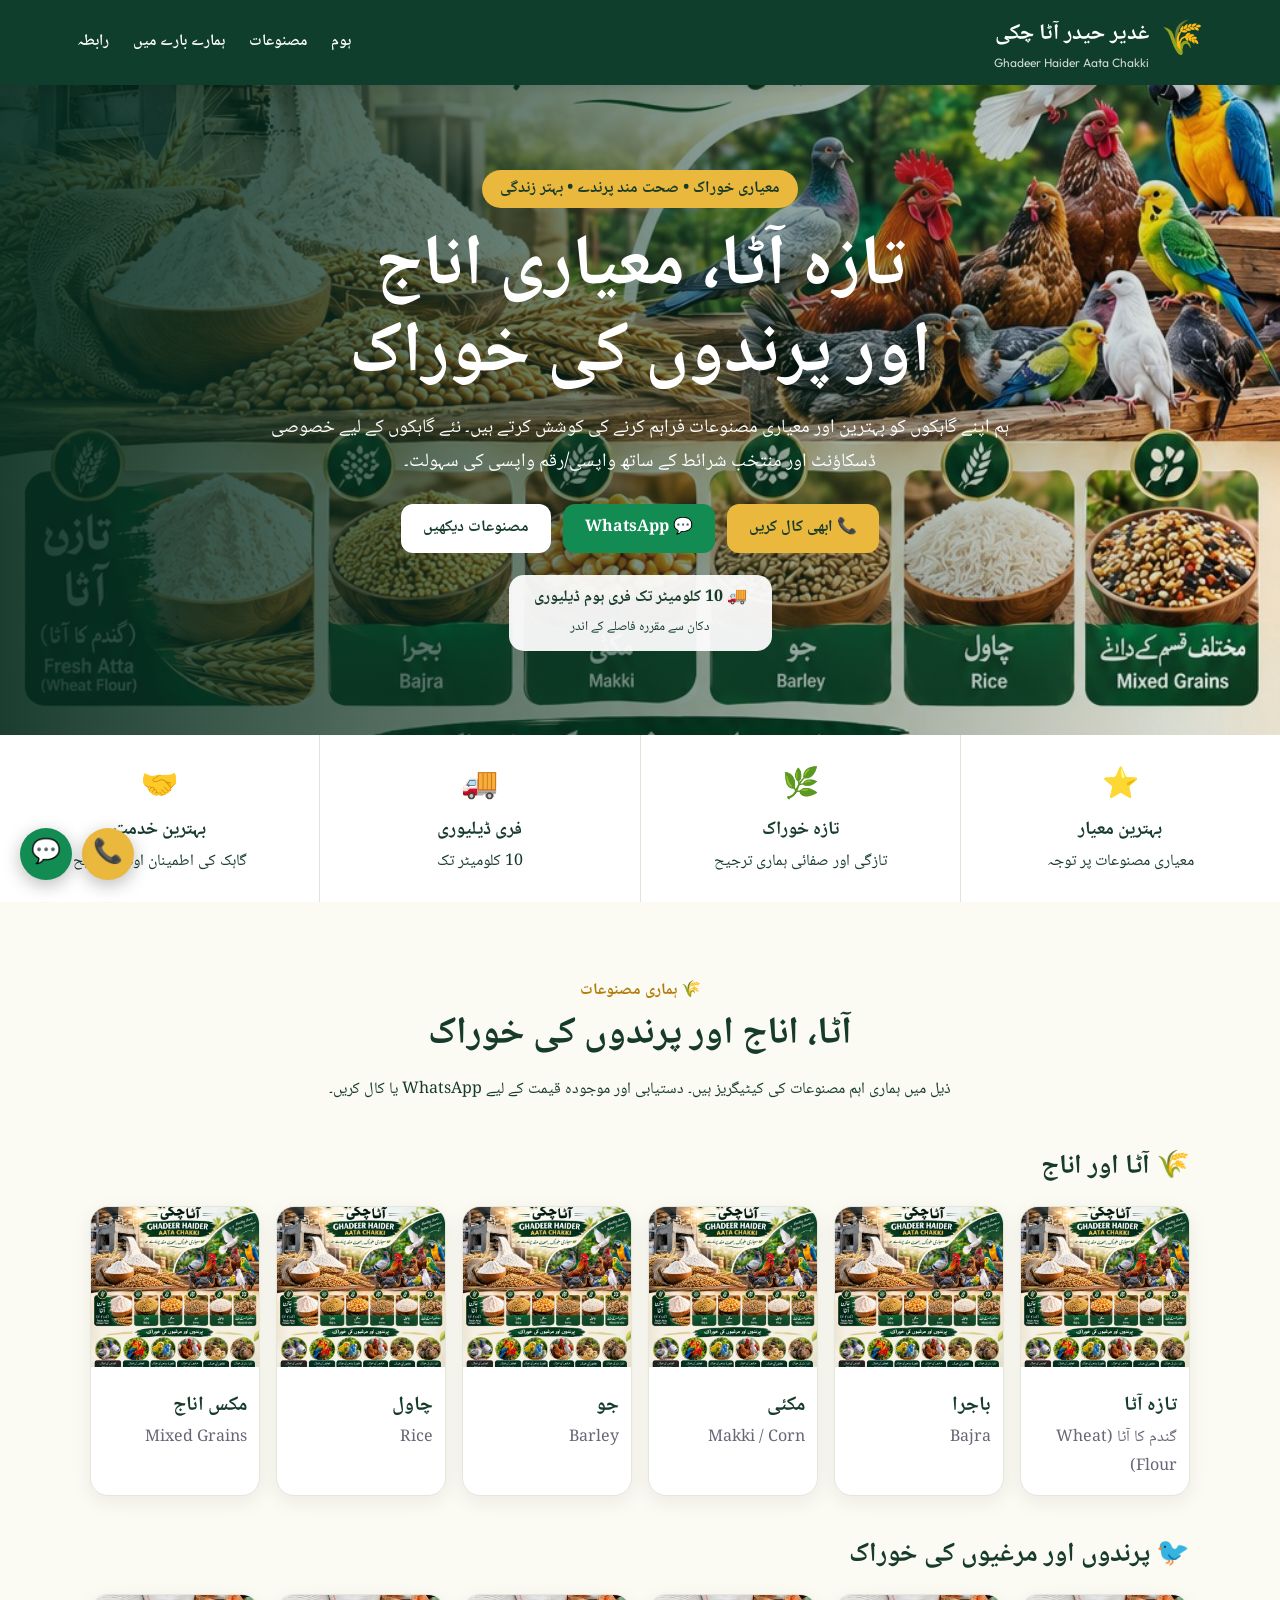
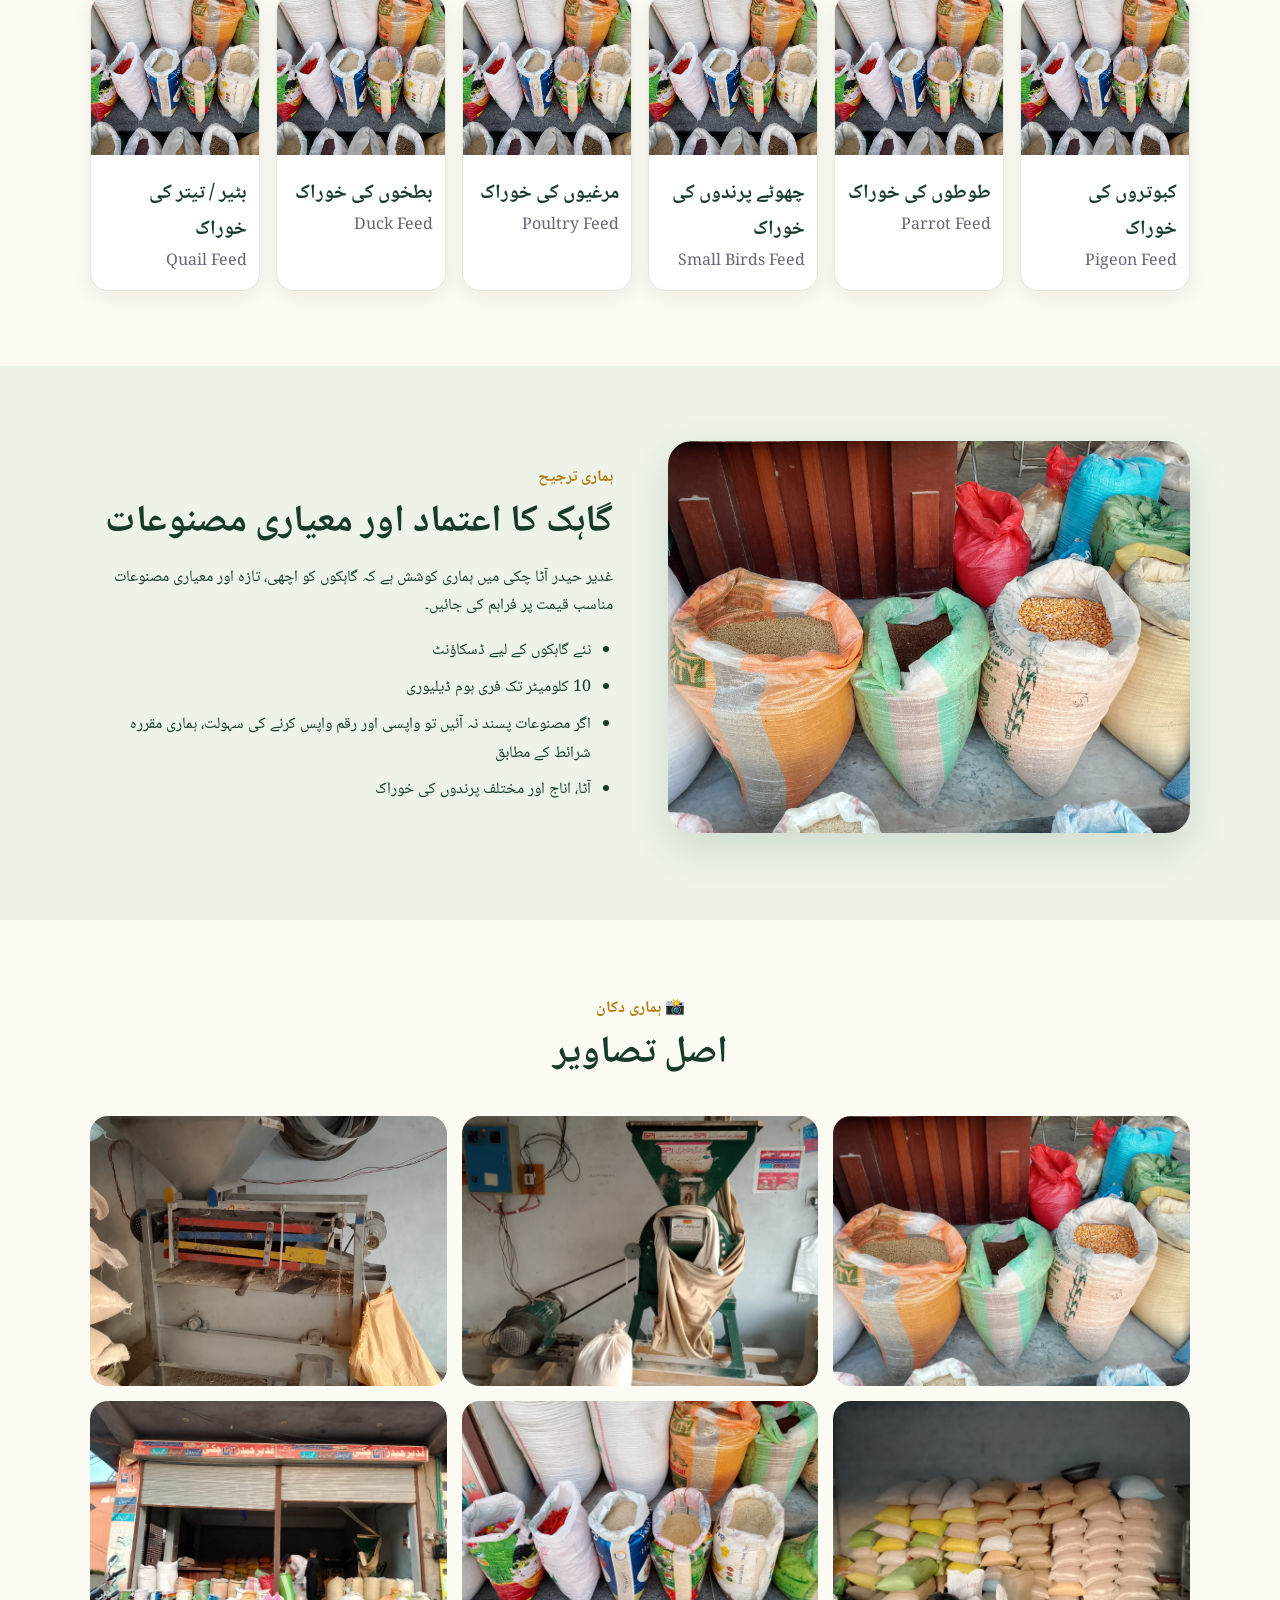
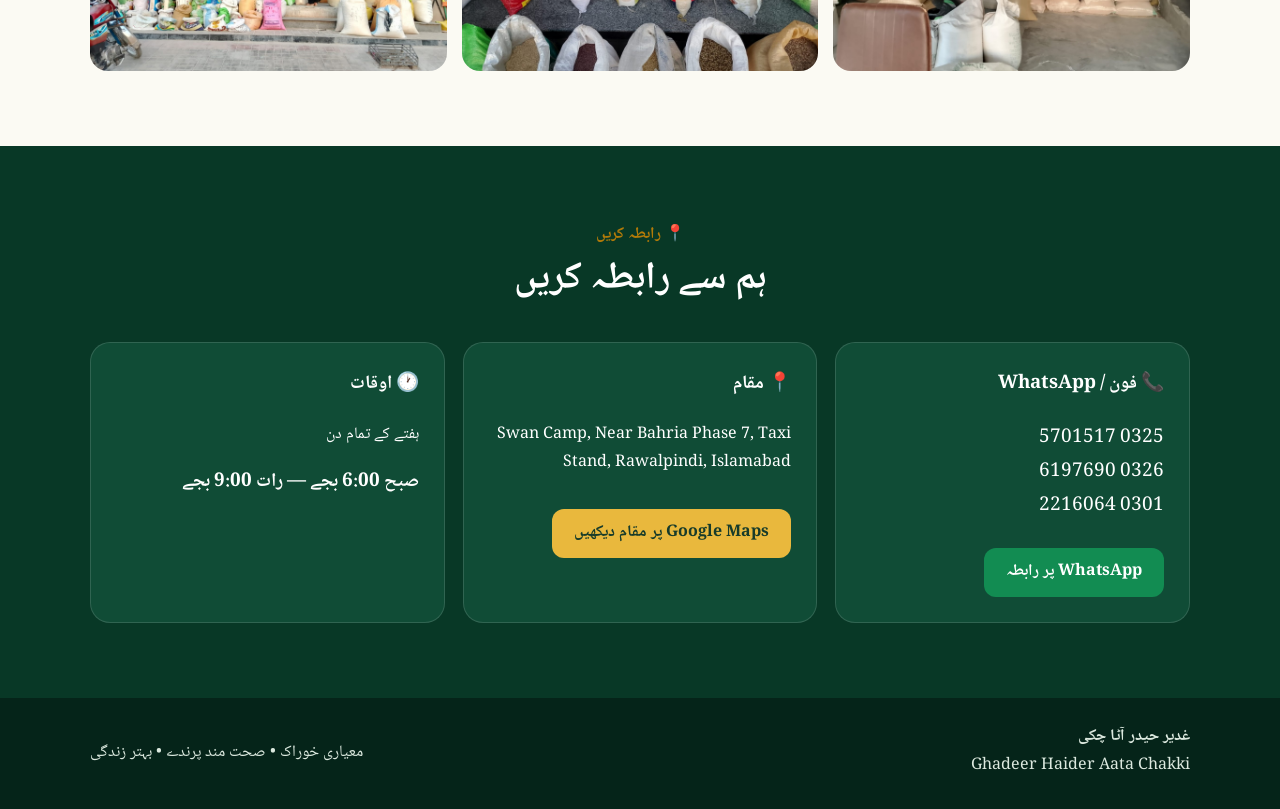
==== index.html @ 540a2135 "Add files via upload" ====
<!DOCTYPE html>
<html lang="ur" dir="rtl">
<head>
<meta charset="UTF-8">
<meta name="viewport" content="width=device-width, initial-scale=1.0">
<title>غدیر حیدر آٹا چکی | Ghadeer Haider Aata Chakki</title>
<meta name="description" content="غدیر حیدر آٹا چکی، Swan Camp near Bahria Phase 7, Rawalpindi. تازہ آٹا، اناج اور پرندوں کی خوراک۔ 10 کلومیٹر تک فری ہوم ڈیلیوری۔">
<link rel="stylesheet" href="style.css">
</head>
<body>

<header class="topbar">
  <div class="brand">
    <div class="brand-mark">🌾</div>
    <div>
      <h1>غدیر حیدر آٹا چکی</h1>
      <p>Ghadeer Haider Aata Chakki</p>
    </div>
  </div>
  <nav>
    <a href="#home">ہوم</a>
    <a href="#products">مصنوعات</a>
    <a href="#about">ہمارے بارے میں</a>
    <a href="#contact">رابطہ</a>
  </nav>
</header>

<main>
<section id="home" class="hero">
  <div class="hero-overlay">
    <span class="pill">معیاری خوراک • صحت مند پرندے • بہتر زندگی</span>
    <h2>تازہ آٹا، معیاری اناج<br>اور پرندوں کی خوراک</h2>
    <p>ہم اپنے گاہکوں کو بہترین اور معیاری مصنوعات فراہم کرنے کی کوشش کرتے ہیں۔ نئے گاہکوں کے لیے خصوصی ڈسکاؤنٹ اور منتخب شرائط کے ساتھ واپسی/رقم واپسی کی سہولت۔</p>
    <div class="hero-actions">
      <a class="btn primary" href="tel:03255701517">📞 ابھی کال کریں</a>
      <a class="btn whatsapp" href="https://wa.me/923255701517" target="_blank">💬 WhatsApp</a>
      <a class="btn light" href="#products">مصنوعات دیکھیں</a>
    </div>
    <div class="delivery-box">🚚 <strong>10 کلومیٹر تک فری ہوم ڈیلیوری</strong><br><small>دکان سے مقررہ فاصلے کے اندر</small></div>
  </div>
</section>

<section class="features">
  <div><span>⭐</span><h3>بہترین معیار</h3><p>معیاری مصنوعات پر توجہ</p></div>
  <div><span>🌿</span><h3>تازہ خوراک</h3><p>تازگی اور صفائی ہماری ترجیح</p></div>
  <div><span>🚚</span><h3>فری ڈیلیوری</h3><p>10 کلومیٹر تک</p></div>
  <div><span>🤝</span><h3>بہترین خدمت</h3><p>گاہک کی اطمینان اولین ترجیح</p></div>
</section>

<section id="products" class="section">
  <div class="section-title">
    <span>🌾 ہماری مصنوعات</span>
    <h2>آٹا، اناج اور پرندوں کی خوراک</h2>
    <p>ذیل میں ہماری اہم مصنوعات کی کیٹیگریز ہیں۔ دستیابی اور موجودہ قیمت کے لیے WhatsApp یا کال کریں۔</p>
  </div>

  <h3 class="category-title">🌾 آٹا اور اناج</h3>
  <div class="cards">
    <article class="card"><img src="shop1.jpg"><h3>تازہ آٹا</h3><p>گندم کا آٹا (Wheat Flour)</p></article>
    <article class="card"><img src="shop1.jpg"><h3>باجرا</h3><p>Bajra</p></article>
    <article class="card"><img src="shop1.jpg"><h3>مکئی</h3><p>Makki / Corn</p></article>
    <article class="card"><img src="shop1.jpg"><h3>جو</h3><p>Barley</p></article>
    <article class="card"><img src="shop1.jpg"><h3>چاول</h3><p>Rice</p></article>
    <article class="card"><img src="shop1.jpg"><h3>مکس اناج</h3><p>Mixed Grains</p></article>
  </div>

  <h3 class="category-title">🐦 پرندوں اور مرغیوں کی خوراک</h3>
  <div class="cards">
    <article class="card"><img src="shop5.jpg"><h3>کبوتروں کی خوراک</h3><p>Pigeon Feed</p></article>
    <article class="card"><img src="shop5.jpg"><h3>طوطوں کی خوراک</h3><p>Parrot Feed</p></article>
    <article class="card"><img src="shop5.jpg"><h3>چھوٹے پرندوں کی خوراک</h3><p>Small Birds Feed</p></article>
    <article class="card"><img src="shop5.jpg"><h3>مرغیوں کی خوراک</h3><p>Poultry Feed</p></article>
    <article class="card"><img src="shop5.jpg"><h3>بطخوں کی خوراک</h3><p>Duck Feed</p></article>
    <article class="card"><img src="shop5.jpg"><h3>بٹیر / تیتر کی خوراک</h3><p>Quail Feed</p></article>
  </div>
</section>

<section id="about" class="about section">
  <div class="about-image"><img src="shop6.jpg" alt="Ghadeer Haider Aata Chakki shop"></div>
  <div>
    <span class="eyebrow">ہماری ترجیح</span>
    <h2>گاہک کا اعتماد اور معیاری مصنوعات</h2>
    <p>غدیر حیدر آٹا چکی میں ہماری کوشش ہے کہ گاہکوں کو اچھی، تازہ اور معیاری مصنوعات مناسب قیمت پر فراہم کی جائیں۔</p>
    <ul>
      <li>نئے گاہکوں کے لیے ڈسکاؤنٹ</li>
      <li>10 کلومیٹر تک فری ہوم ڈیلیوری</li>
      <li>اگر مصنوعات پسند نہ آئیں تو واپسی اور رقم واپس کرنے کی سہولت، ہماری مقررہ شرائط کے مطابق</li>
      <li>آٹا، اناج اور مختلف پرندوں کی خوراک</li>
    </ul>
  </div>
</section>

<section class="gallery section">
  <div class="section-title"><span>📸 ہماری دکان</span><h2>اصل تصاویر</h2></div>
  <div class="gallery-grid">
    <img src="shop6.jpg"><img src="shop2.jpg"><img src="shop3.jpg"><img src="shop4.jpg"><img src="shop5.jpg"><img src="shop7.jpg">
  </div>
</section>

<section id="contact" class="contact section">
  <div class="section-title"><span>📍 رابطہ کریں</span><h2>ہم سے رابطہ کریں</h2></div>
  <div class="contact-grid">
    <div class="contact-card">
      <h3>📞 فون / WhatsApp</h3>
      <a href="tel:03255701517">0325 5701517</a>
      <a href="tel:03266197690">0326 6197690</a>
      <a href="tel:03012216064">0301 2216064</a>
      <div class="contact-buttons">
        <a class="btn whatsapp" href="https://wa.me/923255701517" target="_blank">WhatsApp پر رابطہ</a>
      </div>
    </div>
    <div class="contact-card">
      <h3>📍 مقام</h3>
      <p>Swan Camp, Near Bahria Phase 7, Taxi Stand, Rawalpindi, Islamabad</p>
      <a class="btn primary" href="https://www.google.com/maps/search/?api=1&query=Ghadeer+Haider+Aata+Chakki+Swan+Camp+near+Bahria+Phase+7+Taxi+Stand+Rawalpindi" target="_blank">Google Maps پر مقام دیکھیں</a>
    </div>
    <div class="contact-card">
      <h3>🕐 اوقات</h3>
      <p>ہفتے کے تمام دن</p>
      <strong>صبح 6:00 بجے — رات 9:00 بجے</strong>
    </div>
  </div>
</section>
</main>

<footer>
  <div><strong>غدیر حیدر آٹا چکی</strong><br>Ghadeer Haider Aata Chakki</div>
  <p>معیاری خوراک • صحت مند پرندے • بہتر زندگی</p>
</footer>

<div class="floating">
  <a href="tel:03255701517" aria-label="Call">📞</a>
  <a href="https://wa.me/923255701517" target="_blank" aria-label="WhatsApp">💬</a>
</div>

<script>
document.querySelectorAll('a[href^="#"]').forEach(a=>{
  a.addEventListener('click', e=>{
    const el=document.querySelector(a.getAttribute('href'));
    if(el){e.preventDefault();el.scrollIntoView({behavior:'smooth'});}
  });
});
</script>
</body>
</html>
---- style.css ----
@import url('https://fonts.googleapis.com/css2?family=Noto+Naskh+Arabic:wght@400;600;700&family=Outfit:wght@400;500;600;700&display=swap');
*{box-sizing:border-box}html{scroll-behavior:smooth}body{margin:0;color:#173b2a;background:#fbfaf3;font-family:'Noto Naskh Arabic','Outfit',sans-serif;line-height:1.8}.topbar{position:sticky;top:0;z-index:20;background:rgba(8,56,38,.97);color:#fff;display:flex;align-items:center;justify-content:space-between;padding:12px 6%;box-shadow:0 3px 15px #0002}.brand{display:flex;gap:12px;align-items:center}.brand-mark{font-size:34px}.brand h1{margin:0;font-size:22px}.brand p{margin:0;font:12px Outfit,sans-serif;opacity:.8}.topbar nav{display:flex;gap:24px}.topbar nav a{color:#fff;text-decoration:none;font-weight:600}.hero{min-height:650px;background:linear-gradient(90deg,#062d20e8,#062d2088,#062d2008),url('shop1.jpg') center/cover;display:flex;align-items:center}.hero-overlay{width:min(900px,90%);margin:auto;color:#fff;text-align:center;padding:80px 0}.pill{display:inline-block;background:#e9b83d;color:#173b2a;border-radius:30px;padding:5px 18px;font-weight:700}.hero h2{font-size:clamp(38px,6vw,72px);line-height:1.2;margin:18px 0 12px}.hero p{font-size:19px;max-width:750px;margin:0 auto 25px}.hero-actions{display:flex;justify-content:center;gap:12px;flex-wrap:wrap}.btn{display:inline-block;text-decoration:none;border-radius:12px;padding:10px 22px;font-weight:700;transition:.2s}.btn:hover{transform:translateY(-2px)}.primary{background:#e9b83d;color:#173b2a}.whatsapp{background:#128c52;color:white}.light{background:white;color:#173b2a}.delivery-box{display:inline-block;margin-top:22px;background:#ffffffee;color:#173b2a;padding:9px 25px;border-radius:15px}.features{display:grid;grid-template-columns:repeat(4,1fr);gap:1px;background:#dfe5d8}.features div{text-align:center;background:white;padding:25px 10px}.features span{font-size:30px}.features h3,.features p{margin:0}.section{padding:75px 7%}.section-title{text-align:center;max-width:800px;margin:0 auto 38px}.section-title span,.eyebrow{color:#b37b09;font-weight:700}.section-title h2,.about h2{font-size:38px;line-height:1.3;margin:5px 0}.category-title{font-size:27px;margin:35px 0 15px}.cards{display:grid;grid-template-columns:repeat(6,1fr);gap:16px}.card{background:white;border:1px solid #e4e7db;border-radius:18px;overflow:hidden;box-shadow:0 6px 20px #173b2a12}.card img{width:100%;height:160px;object-fit:cover}.card h3{margin:9px 12px 0;font-size:20px}.card p{margin:0 12px 13px;color:#667}.about{background:#edf3e8;display:grid;grid-template-columns:1fr 1fr;gap:55px;align-items:center}.about-image img{width:100%;border-radius:24px;box-shadow:0 15px 40px #173b2a22}.about ul{padding-right:22px}.about li{margin:8px 0}.gallery-grid{display:grid;grid-template-columns:repeat(3,1fr);gap:15px}.gallery-grid img{width:100%;height:270px;object-fit:cover;border-radius:18px}.contact{background:#083826;color:white}.contact-grid{display:grid;grid-template-columns:repeat(3,1fr);gap:18px}.contact-card{background:#104c36;border:1px solid #ffffff22;padding:25px;border-radius:20px}.contact-card h3{margin-top:0}.contact-card a:not(.btn){display:block;color:#fff;text-decoration:none;font-size:19px}.contact-card .btn{margin-top:15px}.contact-card p{margin-top:0}.contact-card strong{font-size:19px}.contact-buttons{margin-top:10px}footer{background:#052419;color:#dce9df;padding:25px 7%;display:flex;justify-content:space-between;gap:20px}.floating{position:fixed;bottom:20px;left:20px;z-index:30;display:flex;gap:10px}.floating a{width:52px;height:52px;border-radius:50%;display:grid;place-items:center;background:#128c52;color:#fff;text-decoration:none;font-size:24px;box-shadow:0 5px 18px #0004}.floating a:first-child{background:#e9b83d;color:#173b2a}@media(max-width:900px){.cards{grid-template-columns:repeat(3,1fr)}.features{grid-template-columns:repeat(2,1fr)}.about{grid-template-columns:1fr}.contact-grid{grid-template-columns:1fr 1fr}.topbar nav{display:none}}@media(max-width:600px){.hero{min-height:620px}.hero p{font-size:16px}.cards{grid-template-columns:repeat(2,1fr);gap:10px}.card img{height:125px}.gallery-grid{grid-template-columns:1fr 1fr}.gallery-grid img{height:170px}.contact-grid{grid-template-columns:1fr}.section{padding:55px 5%}.section-title h2,.about h2{font-size:30px}footer{display:block}.brand h1{font-size:18px}}
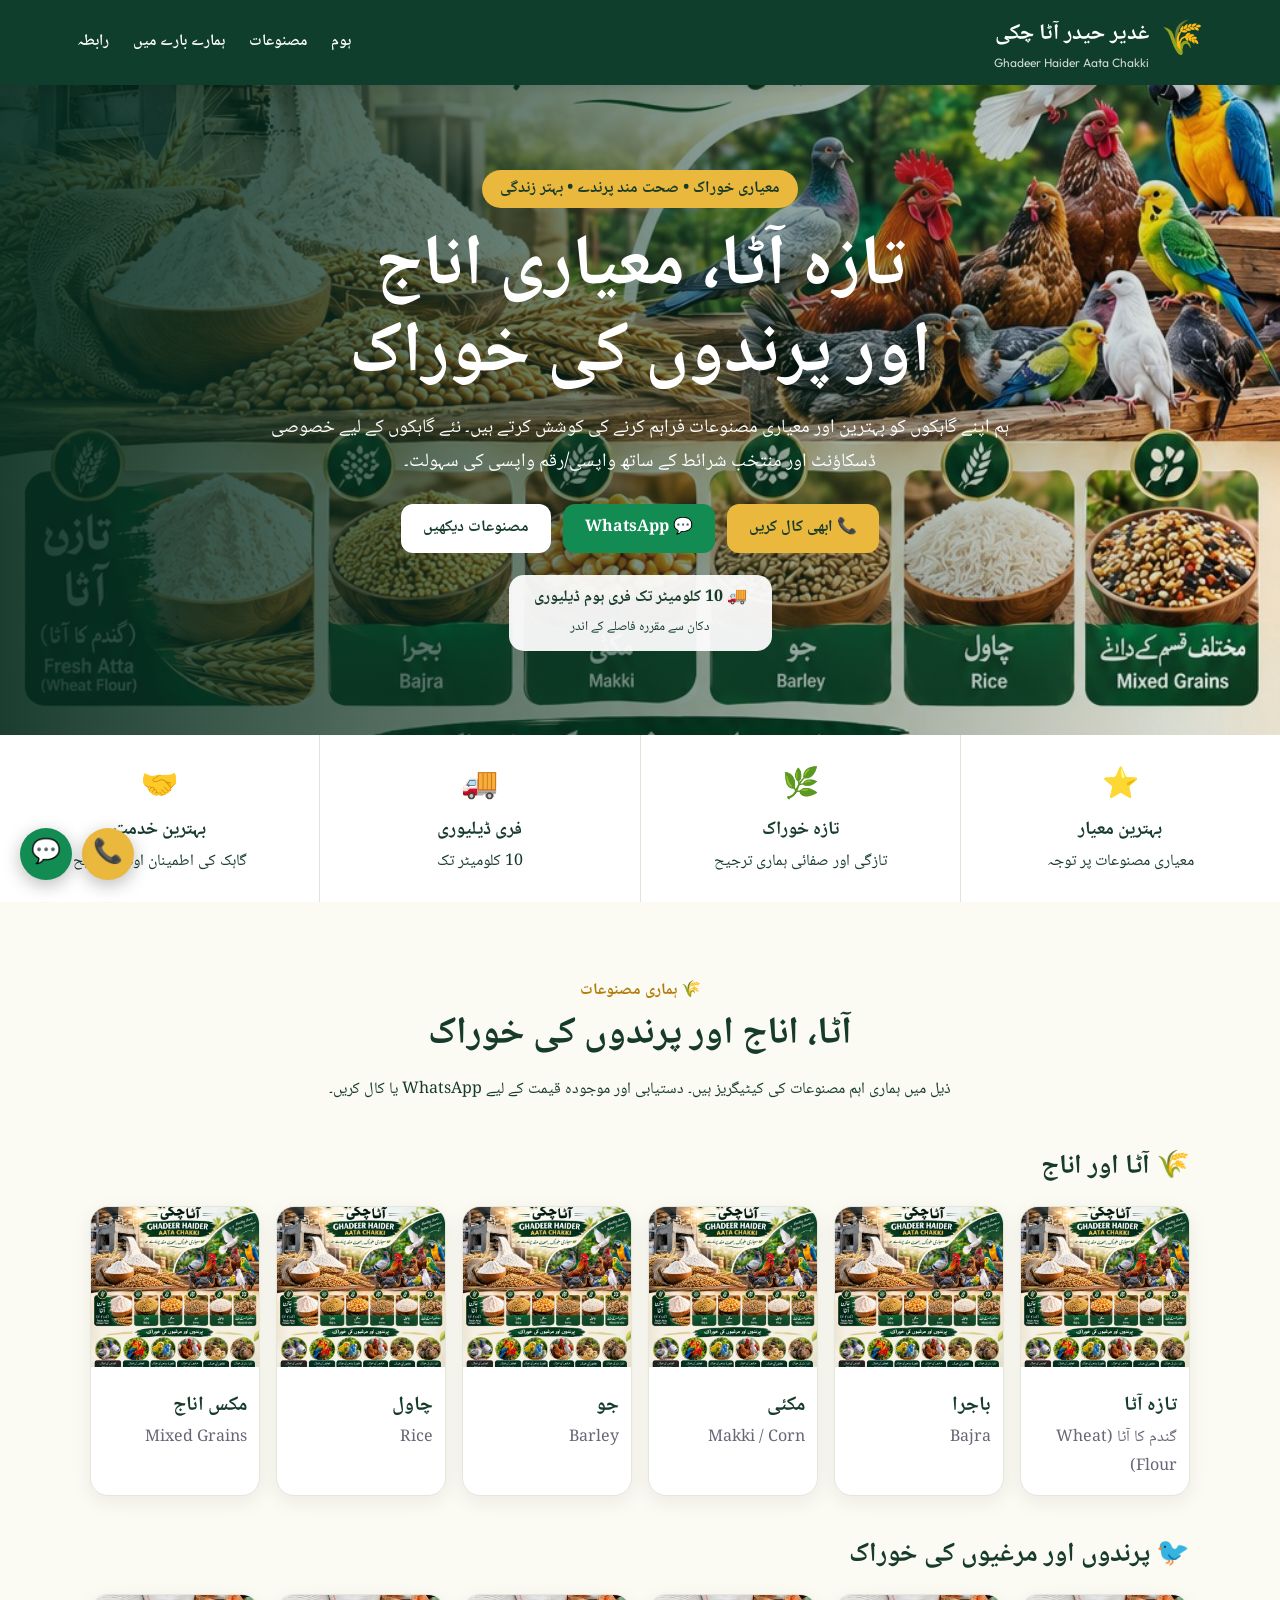
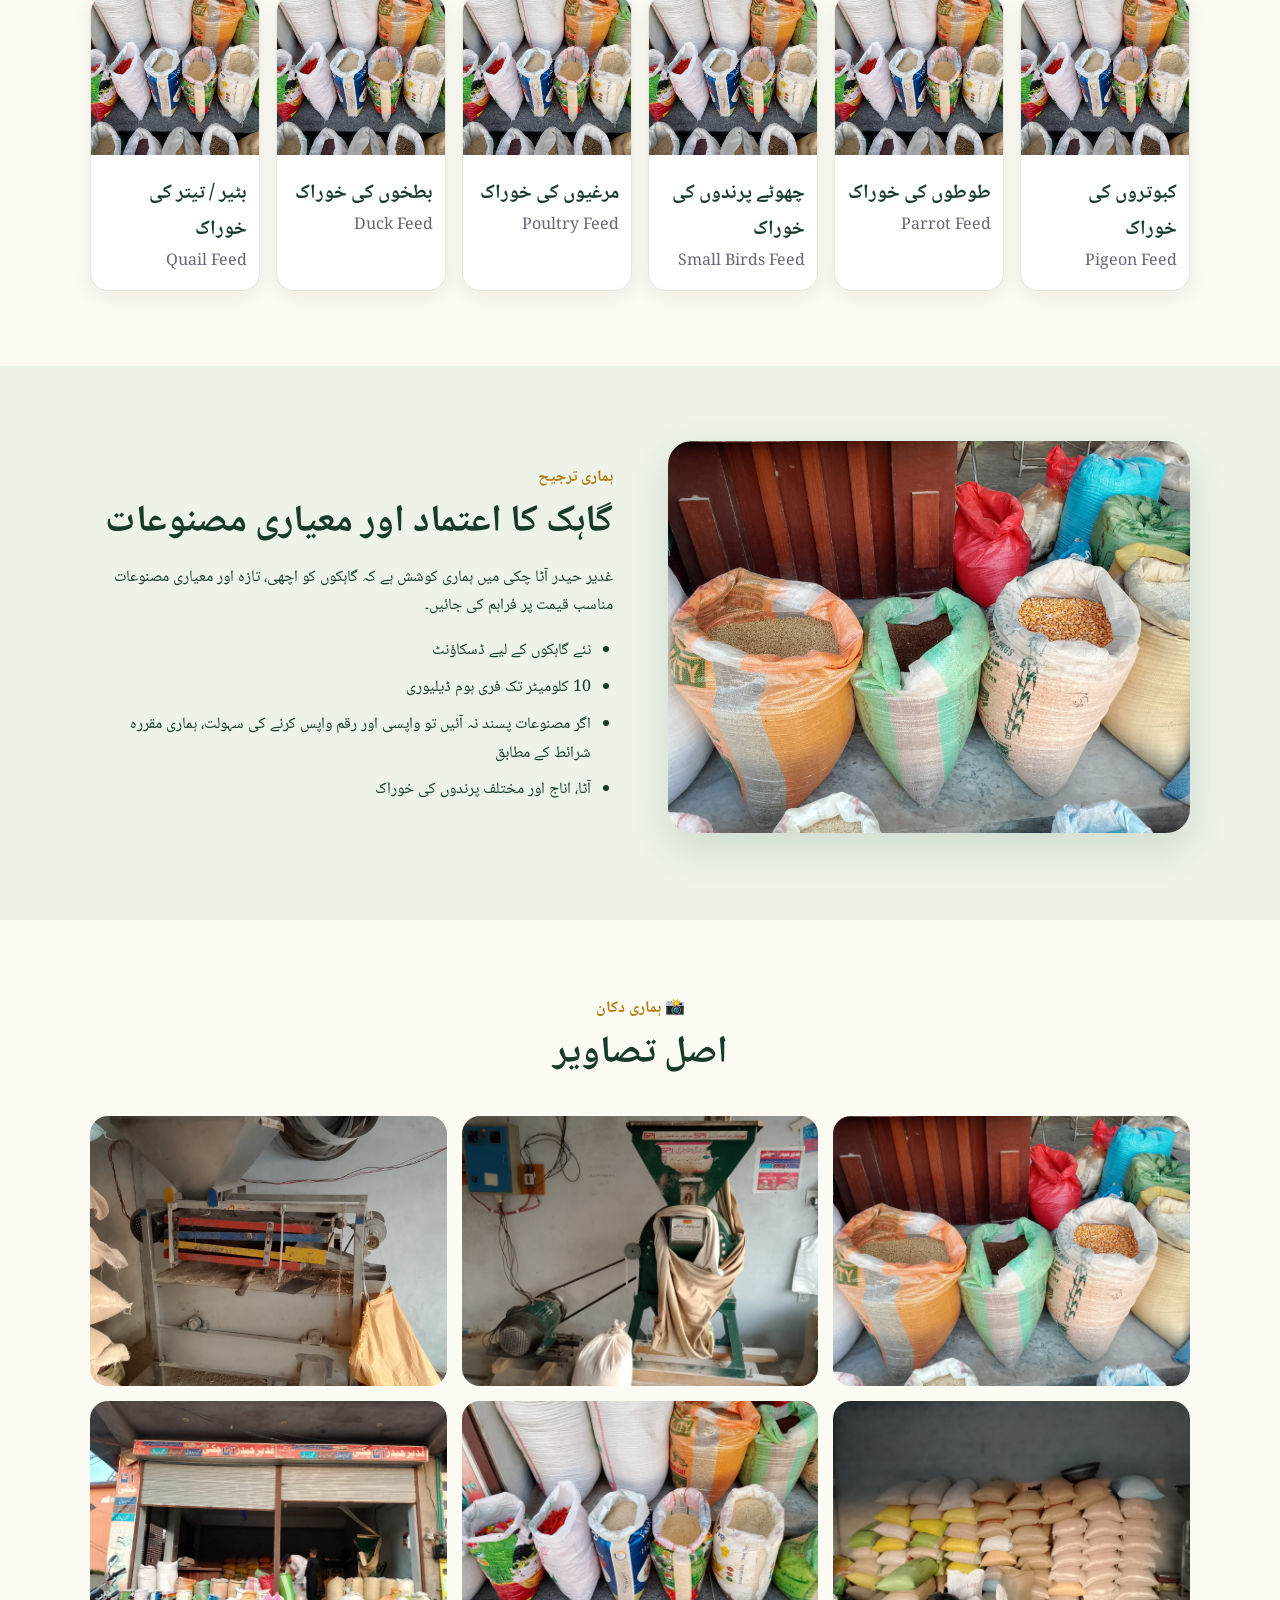
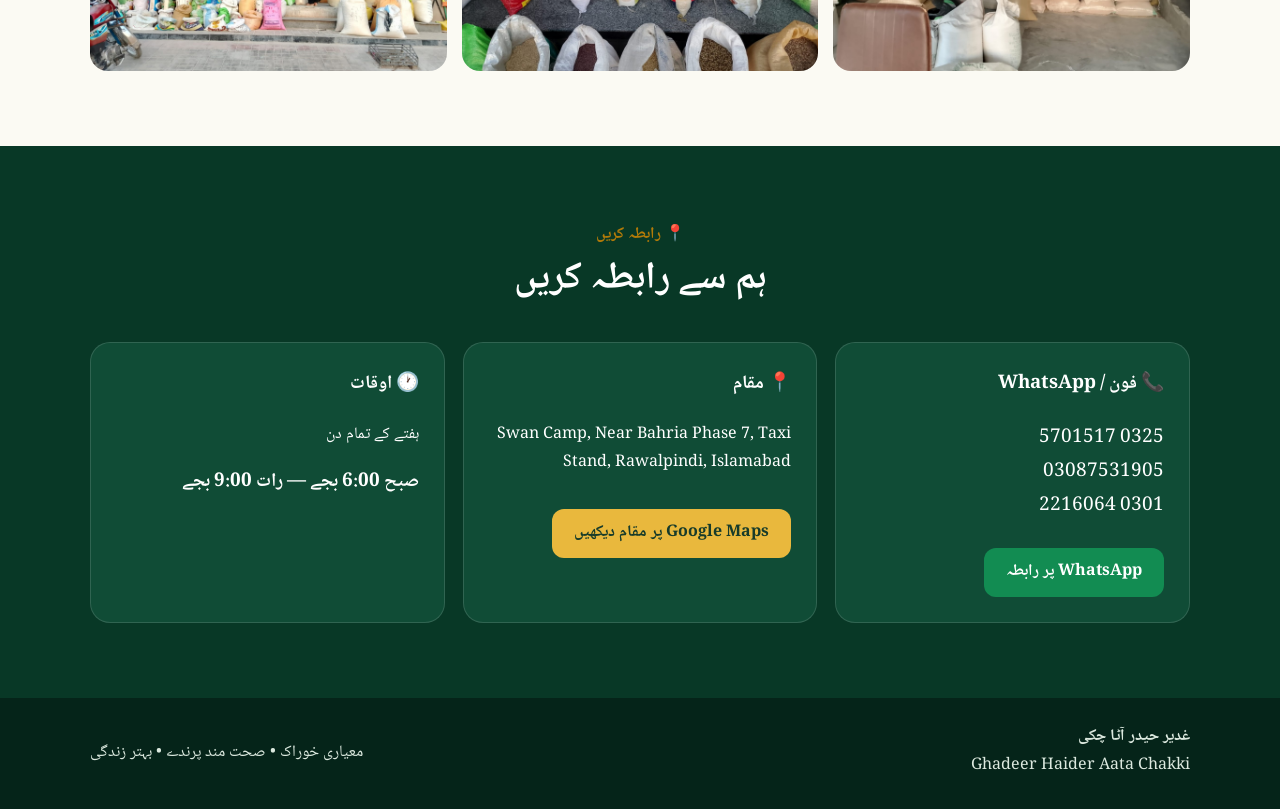
==== commit 174a729f: "Update contact number in index.html" ====
--- a/index.html
+++ b/index.html
@@ -103,7 +103,7 @@
     <div class="contact-card">
       <h3>📞 فون / WhatsApp</h3>
       <a href="tel:03255701517">0325 5701517</a>
-      <a href="tel:03266197690">0326 6197690</a>
+      <a href="tel:03087531905">03087531905</a>
       <a href="tel:03012216064">0301 2216064</a>
       <div class="contact-buttons">
         <a class="btn whatsapp" href="https://wa.me/923255701517" target="_blank">WhatsApp پر رابطہ</a>
@@ -142,4 +142,4 @@
 });
 </script>
 </body>
-</html>+</html>
